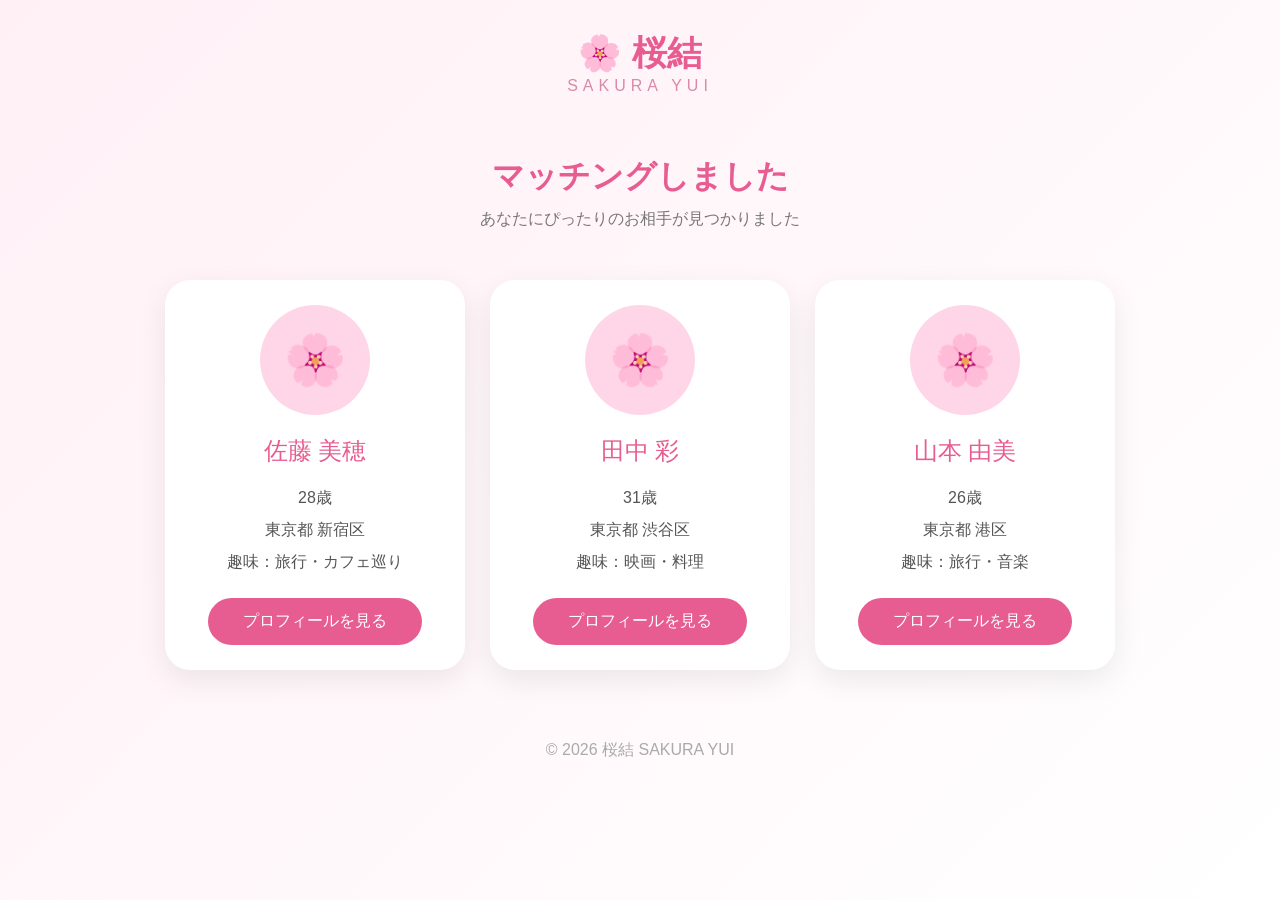
==== match.html @ 44595609 "Create match.html for displaying user profiles This HTML file presents a matching results page with " ====
<!DOCTYPE html>
<html lang="ja">

<head>

<meta charset="UTF-8">

<meta name="viewport" content="width=device-width, initial-scale=1.0">

<title>桜結 - マッチング結果</title>


<style>

*{
box-sizing:border-box;
margin:0;
padding:0;
}


body{

font-family:
"Noto Sans JP",
sans-serif;

background:
linear-gradient(
135deg,
#fff0f6,
#ffffff
);

min-height:100vh;

color:#333;

}


/* header */

.header{

text-align:center;

padding:30px;

}


.logo{

font-size:35px;

color:#e85d91;

font-weight:bold;

}


.sub{

letter-spacing:5px;

color:#d88aa8;

}



/* title */


.title{

text-align:center;

margin:30px;

}


.title h1{

font-size:32px;

color:#e85d91;

}


.title p{

margin-top:10px;

color:#777;

}



/* cards */


.container{

display:flex;

justify-content:center;

gap:25px;

flex-wrap:wrap;

padding:20px;

}



.card{

width:300px;

background:white;

border-radius:25px;

padding:25px;

text-align:center;

box-shadow:

0 10px 30px rgba(0,0,0,.08);

}



.avatar{

width:110px;

height:110px;

border-radius:50%;

background:#ffd6e7;

margin:auto;

display:flex;

align-items:center;

justify-content:center;

font-size:50px;

}



.name{

font-size:24px;

margin-top:20px;

color:#e85d91;

}



.info{

margin-top:15px;

line-height:2;

color:#555;

}



button{

margin-top:20px;

background:#e85d91;

border:none;

color:white;

padding:13px 35px;

border-radius:30px;

font-size:16px;

cursor:pointer;

}



button:hover{

opacity:.8;

}



/* footer */


.footer{

text-align:center;

margin-top:50px;

color:#aaa;

}



</style>


</head>


<body>


<div class="header">


<div class="logo">
🌸 桜結
</div>


<div class="sub">
SAKURA YUI
</div>


</div>




<div class="title">

<h1>
マッチングしました
</h1>


<p>
あなたにぴったりのお相手が見つかりました
</p>


</div>





<div class="container">



<div class="card">


<div class="avatar">
🌸
</div>


<div class="name">
佐藤 美穂
</div>


<div class="info">

28歳<br>

東京都 新宿区<br>

趣味：旅行・カフェ巡り

</div>


<button>
プロフィールを見る
</button>


</div>





<div class="card">


<div class="avatar">
🌸
</div>


<div class="name">
田中 彩
</div>


<div class="info">

31歳<br>

東京都 渋谷区<br>

趣味：映画・料理

</div>


<button>
プロフィールを見る
</button>


</div>





<div class="card">


<div class="avatar">
🌸
</div>


<div class="name">
山本 由美
</div>


<div class="info">

26歳<br>

東京都 港区<br>

趣味：旅行・音楽

</div>


<button>
プロフィールを見る
</button>


</div>



</div>




<div class="footer">

© 2026 桜結 SAKURA YUI

</div>


</body>

</html>
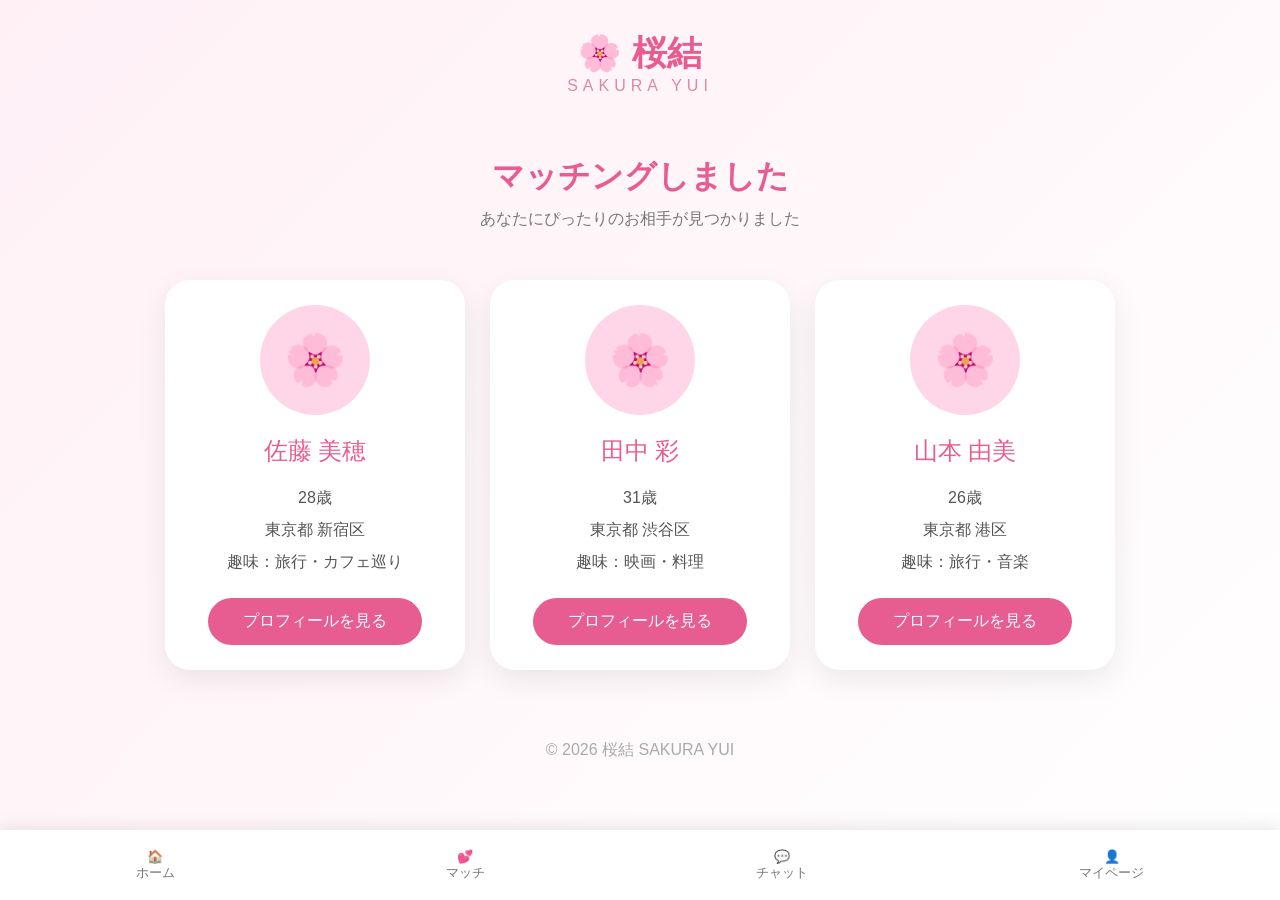
==== commit 7a67f4d4: "Update match.html" ====
--- a/match.html
+++ b/match.html
@@ -8,6 +8,7 @@
 <meta name="viewport" content="width=device-width, initial-scale=1.0">
 
 <title>桜結 - マッチング結果</title>
+  <link rel="stylesheet" href="style.css">
 
 
 <style>
@@ -307,7 +308,7 @@
 </div>
 
 
-<button>
+<button onclick="location.href='profile.html'">
 プロフィールを見る
 </button>
 
@@ -342,7 +343,7 @@
 </div>
 
 
-<button>
+<button onclick="location.href='profile.html'">
 プロフィールを見る
 </button>
 
@@ -377,7 +378,7 @@
 </div>
 
 
-<button>
+<button onclick="location.href='profile.html'">
 プロフィールを見る
 </button>
 
@@ -398,6 +399,28 @@
 </div>
 
 
-</body>
+<div class="bottom">
+
+<a href="index.html">
+🏠<br>
+ホーム
+</a>
+
+<a href="match.html">
+💕<br>
+マッチ
+</a>
+
+<a href="message.html">
+💬<br>
+チャット
+</a>
+
+<a href="mypage.html">
+👤<br>
+マイページ
+</a>
+
+</div>
 
 </html>
--- a/style.css
+++ b/style.css
@@ -0,0 +1,85 @@
+*{
+margin:0;
+padding:0;
+box-sizing:border-box;
+}
+
+
+body{
+
+font-family:
+"Noto Sans JP",
+Arial,
+sans-serif;
+
+background:#fff5f8;
+
+color:#333;
+
+padding-bottom:80px;
+
+}
+
+
+
+.logo{
+
+font-size:32px;
+
+font-weight:bold;
+
+color:#e85d91;
+
+text-align:center;
+
+}
+
+
+
+.bottom{
+
+position:fixed;
+
+bottom:0;
+
+left:0;
+
+width:100%;
+
+height:70px;
+
+background:white;
+
+display:flex;
+
+justify-content:space-around;
+
+align-items:center;
+
+box-shadow:
+0 -5px 15px rgba(0,0,0,.08);
+
+z-index:100;
+
+}
+
+
+
+.bottom a{
+
+text-decoration:none;
+
+color:#777;
+
+font-size:13px;
+
+text-align:center;
+
+}
+
+
+.bottom a:hover{
+
+color:#e85d91;
+
+}
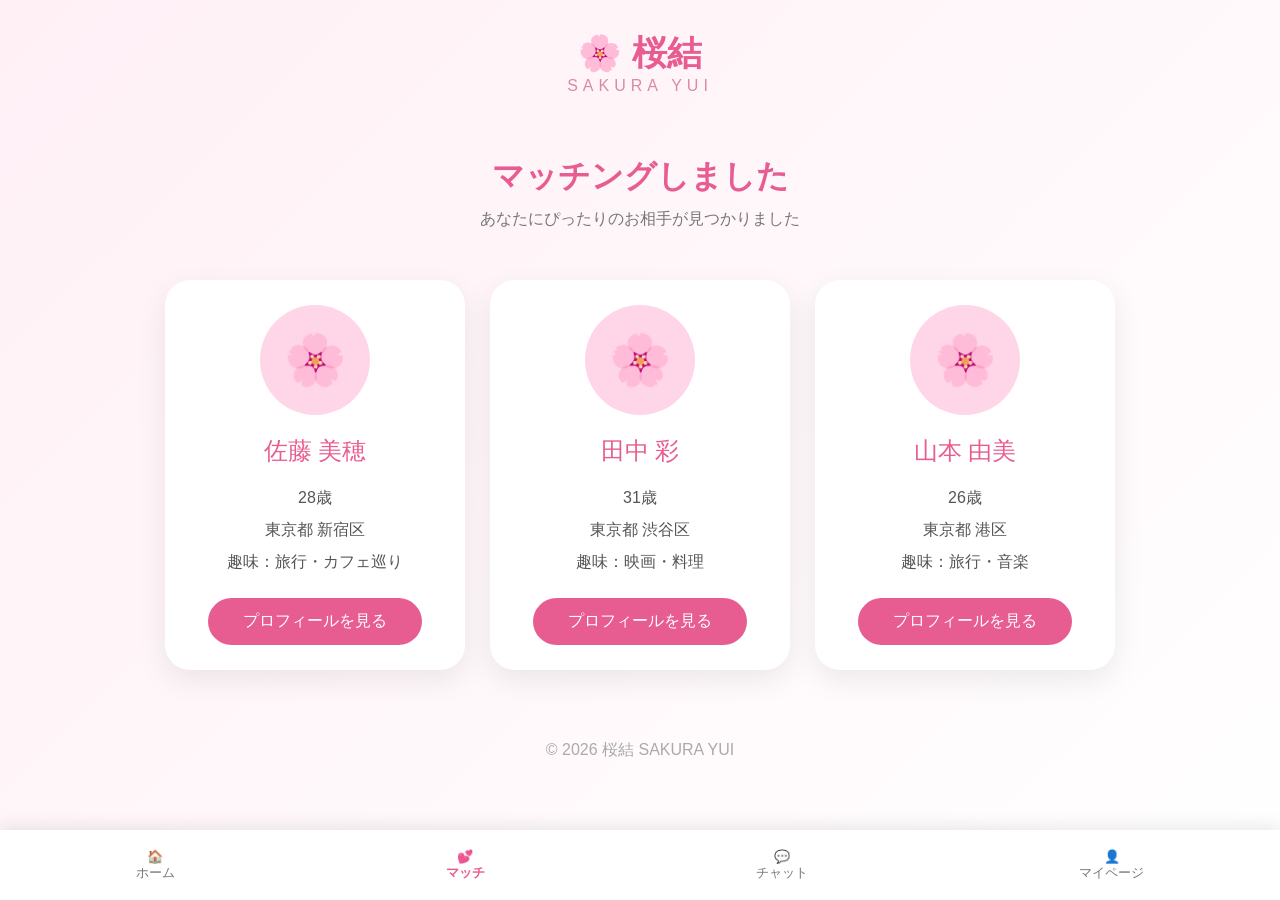
==== commit e4e4f7af: "Update match link to include active class" ====
--- a/match.html
+++ b/match.html
@@ -406,7 +406,7 @@
 ホーム
 </a>
 
-<a href="match.html">
+<a class="active" href="match.html">
 💕<br>
 マッチ
 </a>
--- a/style.css
+++ b/style.css
@@ -76,7 +76,13 @@
 text-align:center;
 
 }
+.bottom .active{
 
+color:#e85d91;
+
+font-weight:bold;
+
+}
 
 .bottom a:hover{
 
